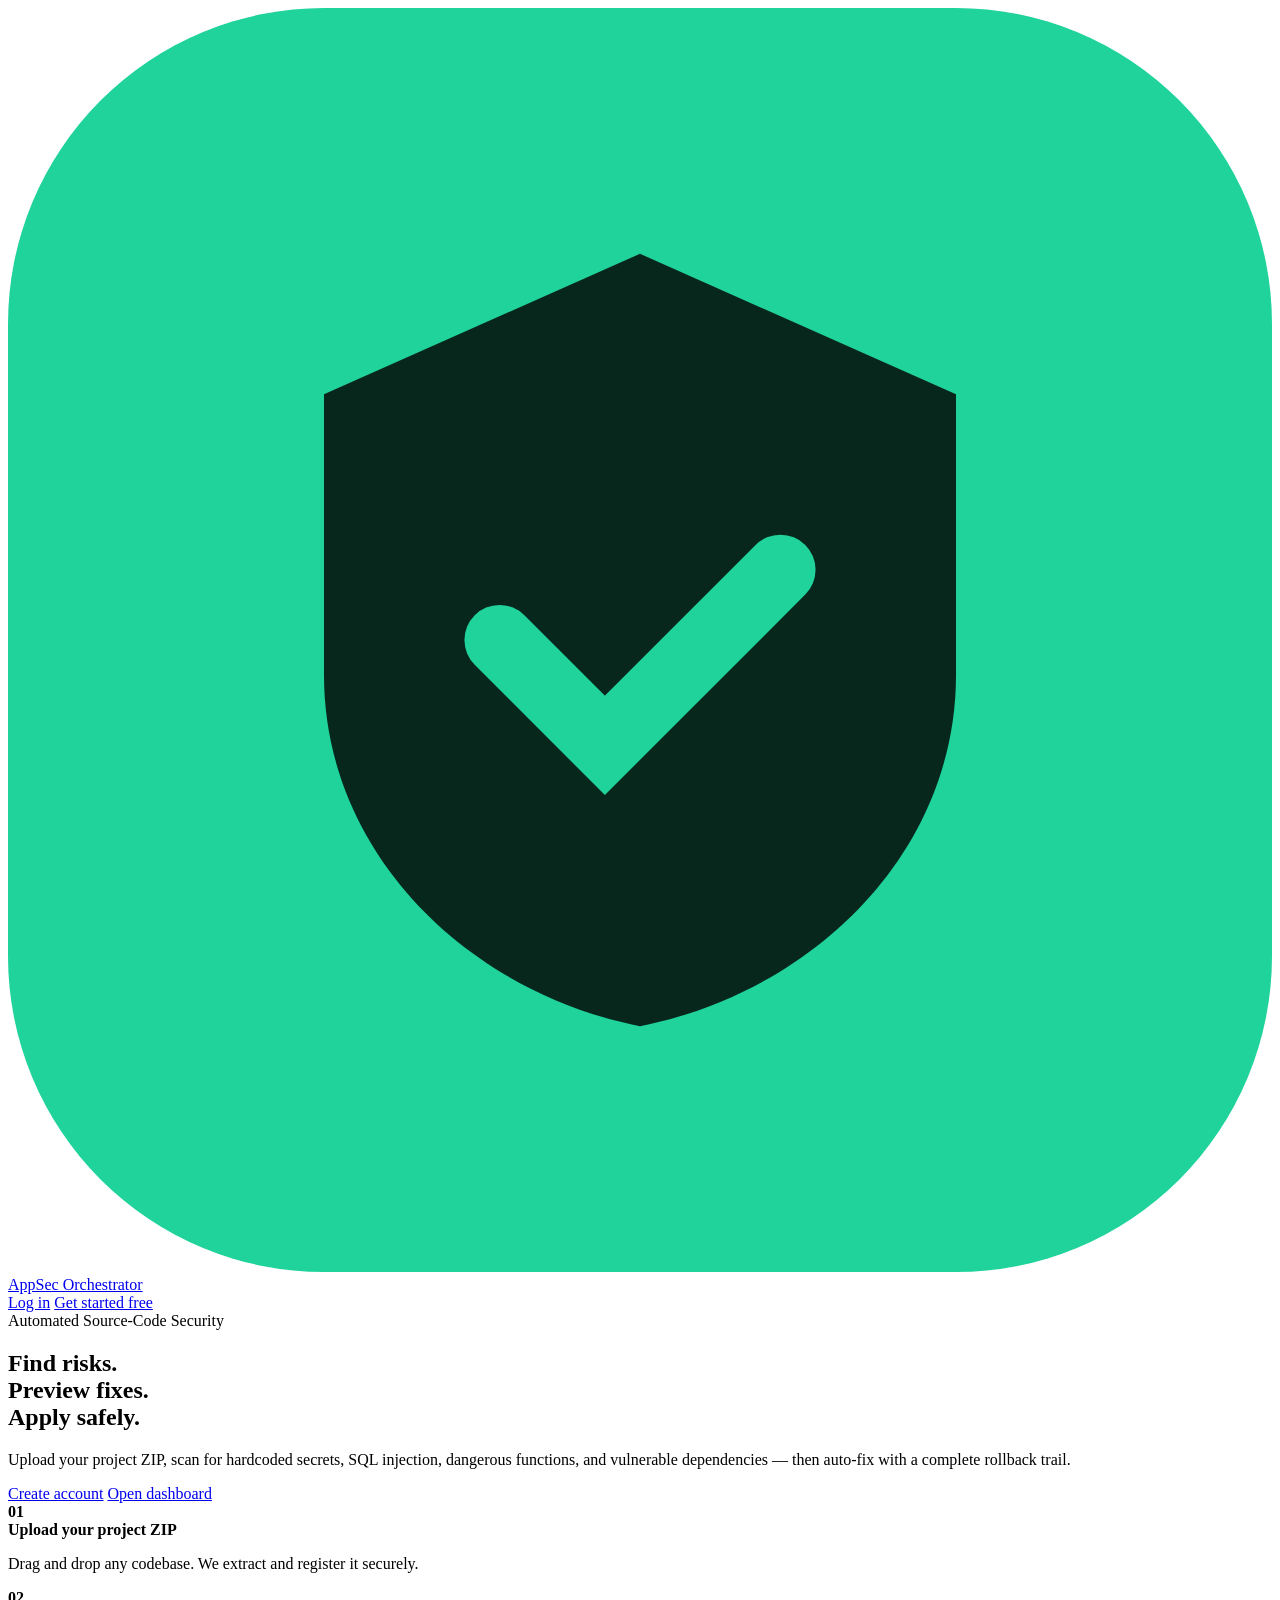
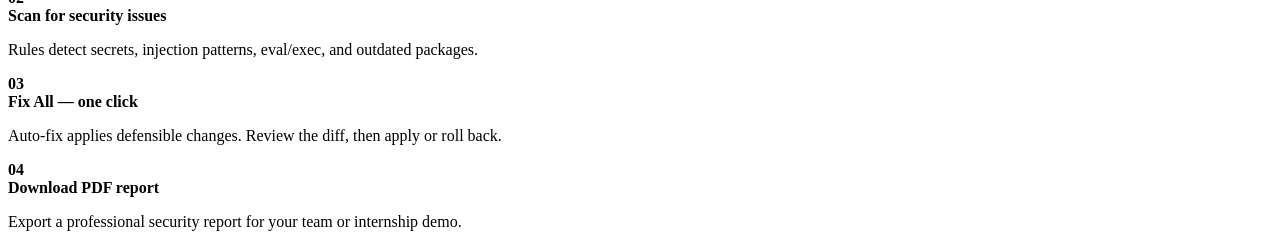
==== frontend/index.html @ 2557b360 "Intitial commit: AppSec Orchestrator" ====
<!doctype html>
<html lang="en">
<head>
  <meta charset="utf-8"><meta name="viewport" content="width=device-width, initial-scale=1">
  <title>AppSec Orchestrator | Automated Code Security</title>
  <link rel="stylesheet" href="/css/style.css">
</head>
<body>
  <main class="landing">
    <header class="topbar">
      <a class="brand" href="/">
        <svg viewBox="0 0 36 36" fill="none"><rect width="36" height="36" rx="9" fill="#20d39b"/><path d="M18 7l9 4v8c0 5-4 9-9 10-5-1-9-5-9-10v-8l9-4z" fill="#051510" opacity=".9"/><path d="M14 18l3 3 5-5" stroke="#20d39b" stroke-width="2" stroke-linecap="round"/></svg>
        <span>AppSec Orchestrator</span>
      </a>
      <nav class="nav-links">
        <a href="/login">Log in</a>
        <a class="button" href="/register">Get started free</a>
      </nav>
    </header>

    <section class="hero">
      <div>
        <div class="eyebrow">Automated Source-Code Security</div>
        <h1>Find risks.<br>Preview fixes.<br>Apply safely.</h1>
        <p>Upload your project ZIP, scan for hardcoded secrets, SQL injection, dangerous functions, and vulnerable dependencies — then auto-fix with a complete rollback trail.</p>
        <div class="actions">
          <a class="button" href="/register">Create account</a>
          <a class="button secondary" href="/login">Open dashboard</a>
        </div>
      </div>
      <div class="workflow">
        <div class="workflow-item">
          <strong>01</strong>
          <div><b>Upload your project ZIP</b><p>Drag and drop any codebase. We extract and register it securely.</p></div>
        </div>
        <div class="workflow-item">
          <strong>02</strong>
          <div><b>Scan for security issues</b><p>Rules detect secrets, injection patterns, eval/exec, and outdated packages.</p></div>
        </div>
        <div class="workflow-item">
          <strong>03</strong>
          <div><b>Fix All — one click</b><p>Auto-fix applies defensible changes. Review the diff, then apply or roll back.</p></div>
        </div>
        <div class="workflow-item">
          <strong>04</strong>
          <div><b>Download PDF report</b><p>Export a professional security report for your team or internship demo.</p></div>
        </div>
      </div>
    </section>
  </main>
</body>
</html>
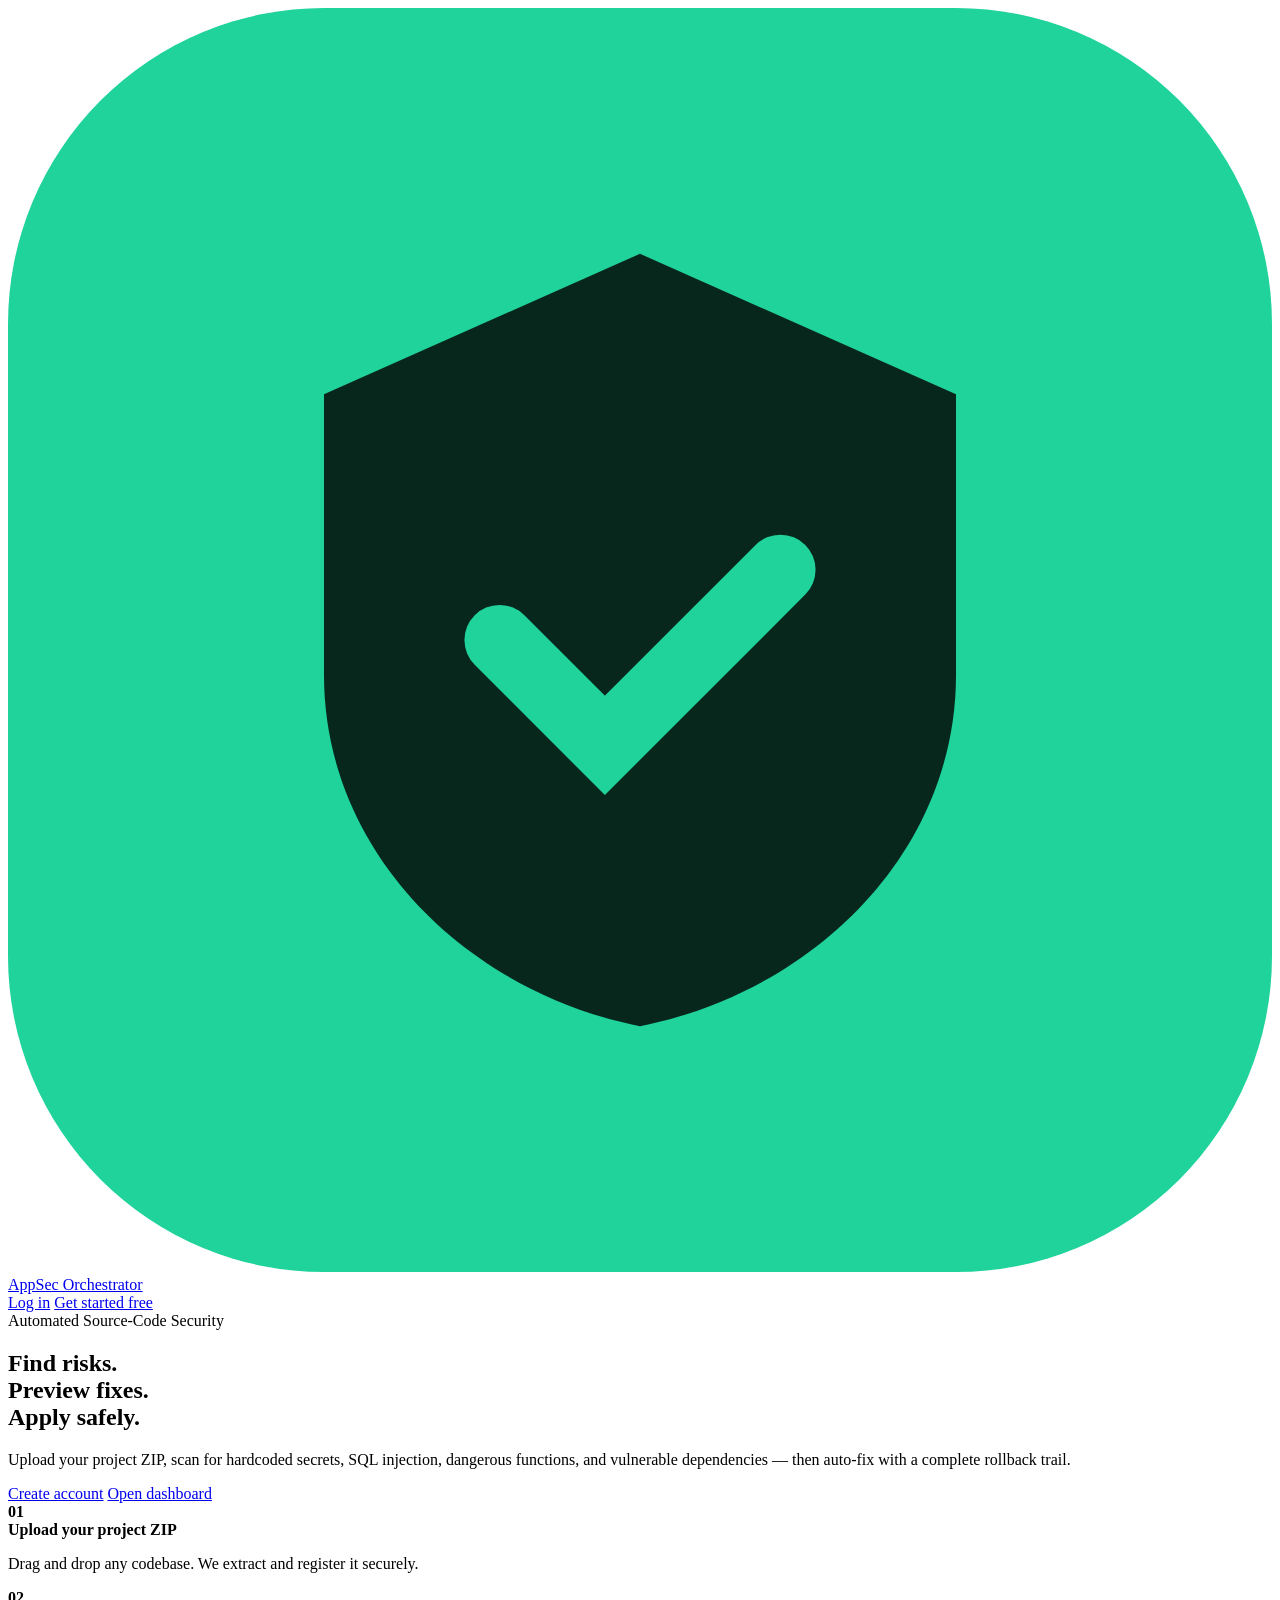
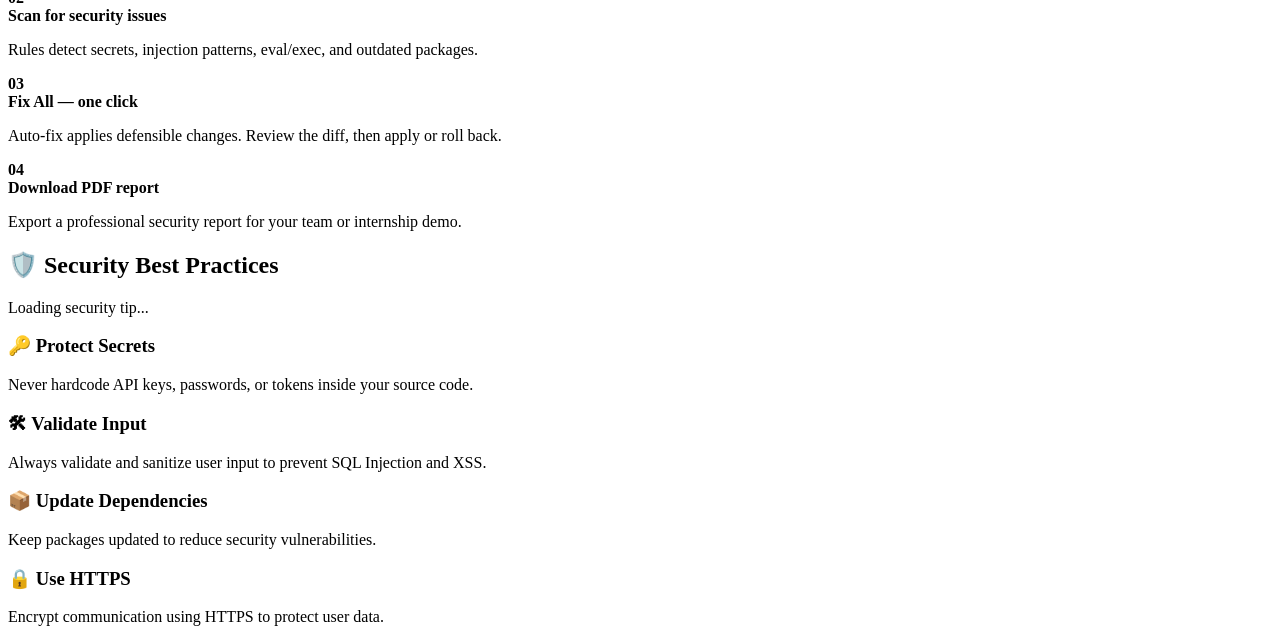
==== commit 85bf3fda: "Added Security Best Practices section and Back to Top button" ====
--- a/frontend/index.html
+++ b/frontend/index.html
@@ -47,6 +47,35 @@
         </div>
       </div>
     </section>
-  </main>
+    <section class="security-tips">
+  <h2>🛡️ Security Best Practices</h2>
+  <p class="tips-subtitle" id="dailyTip">
+  Loading security tip...
+</p>
+
+  <div class="tips-grid">
+    <div class="tip-card">
+      <h3>🔑 Protect Secrets</h3>
+      <p>Never hardcode API keys, passwords, or tokens inside your source code.</p>
+    </div>
+
+    <div class="tip-card">
+      <h3>🛠 Validate Input</h3>
+      <p>Always validate and sanitize user input to prevent SQL Injection and XSS.</p>
+    </div>
+
+    <div class="tip-card">
+      <h3>📦 Update Dependencies</h3>
+      <p>Keep packages updated to reduce security vulnerabilities.</p>
+    </div>
+
+    <div class="tip-card">
+      <h3>🔒 Use HTTPS</h3>
+      <p>Encrypt communication using HTTPS to protect user data.</p>
+    </div>
+  </div>
+</section>
+</main>
+<script src="/js/app.js"></script>
 </body>
 </html>
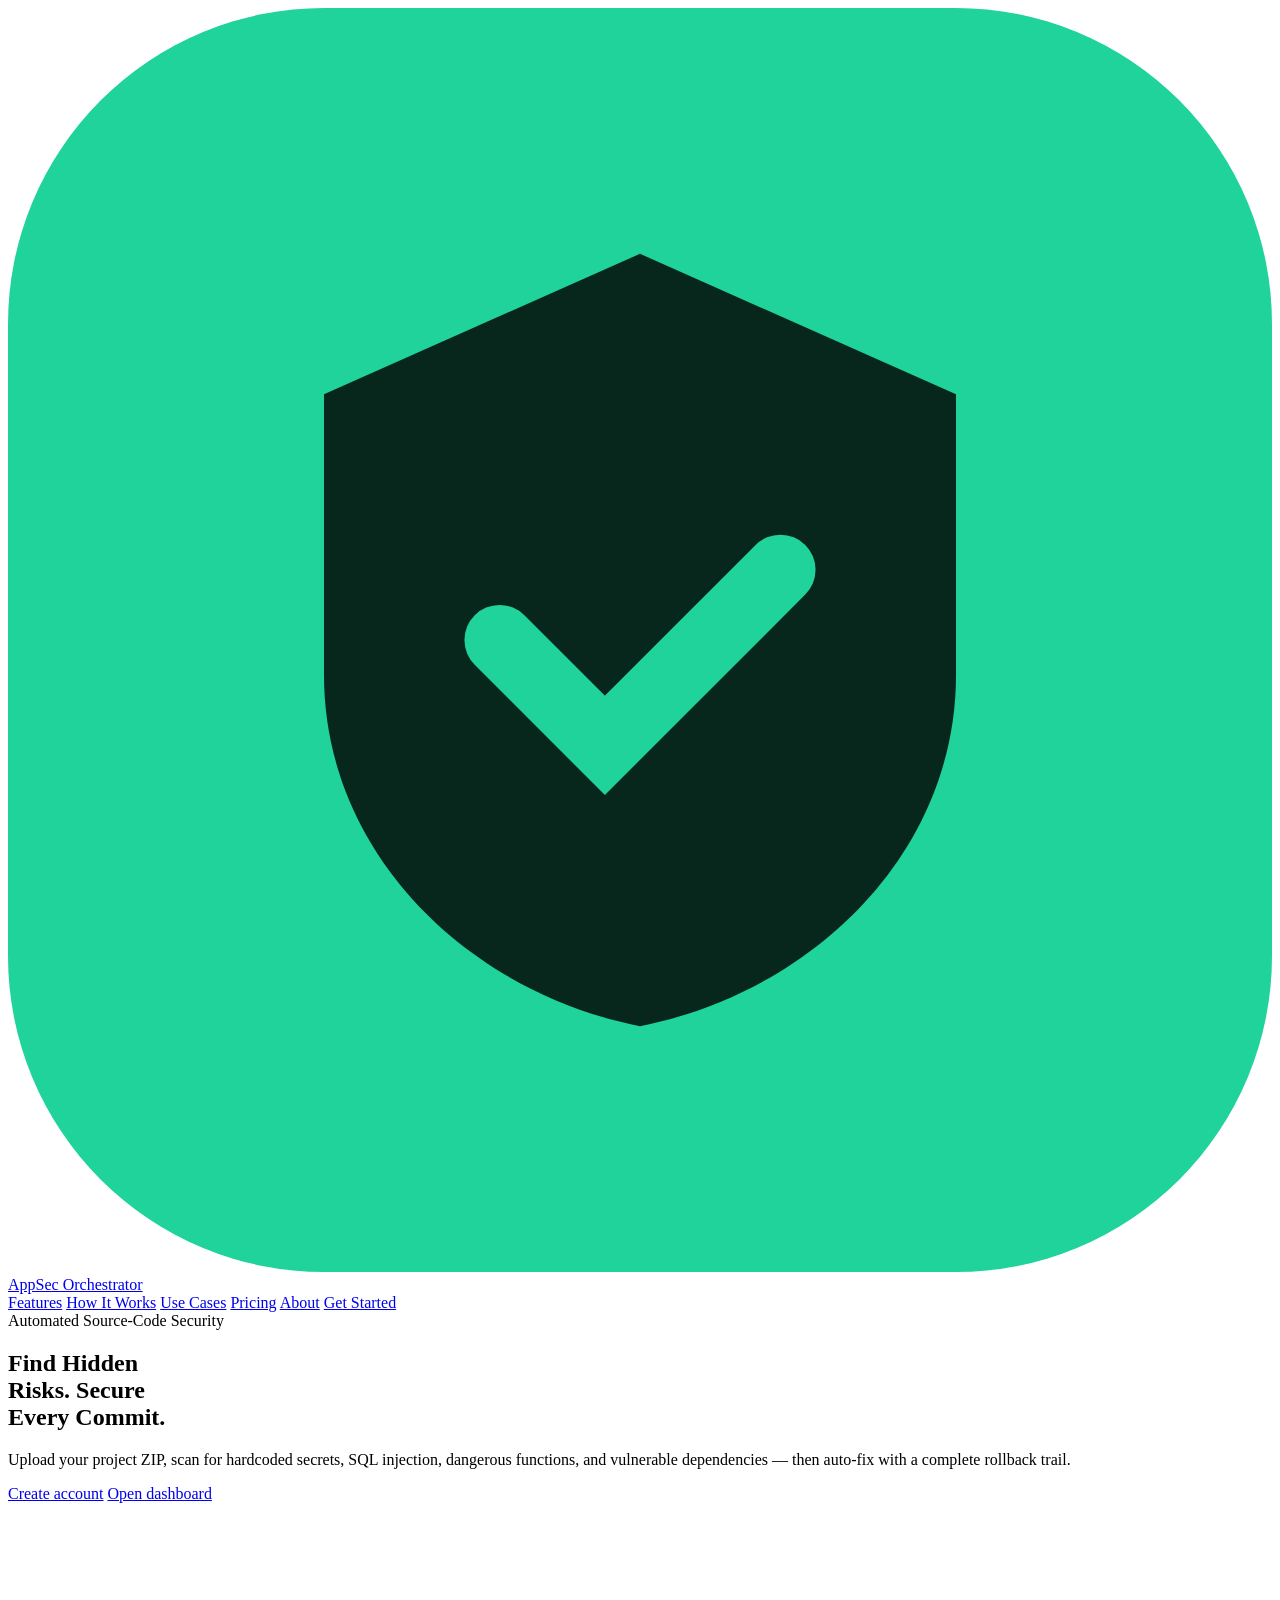
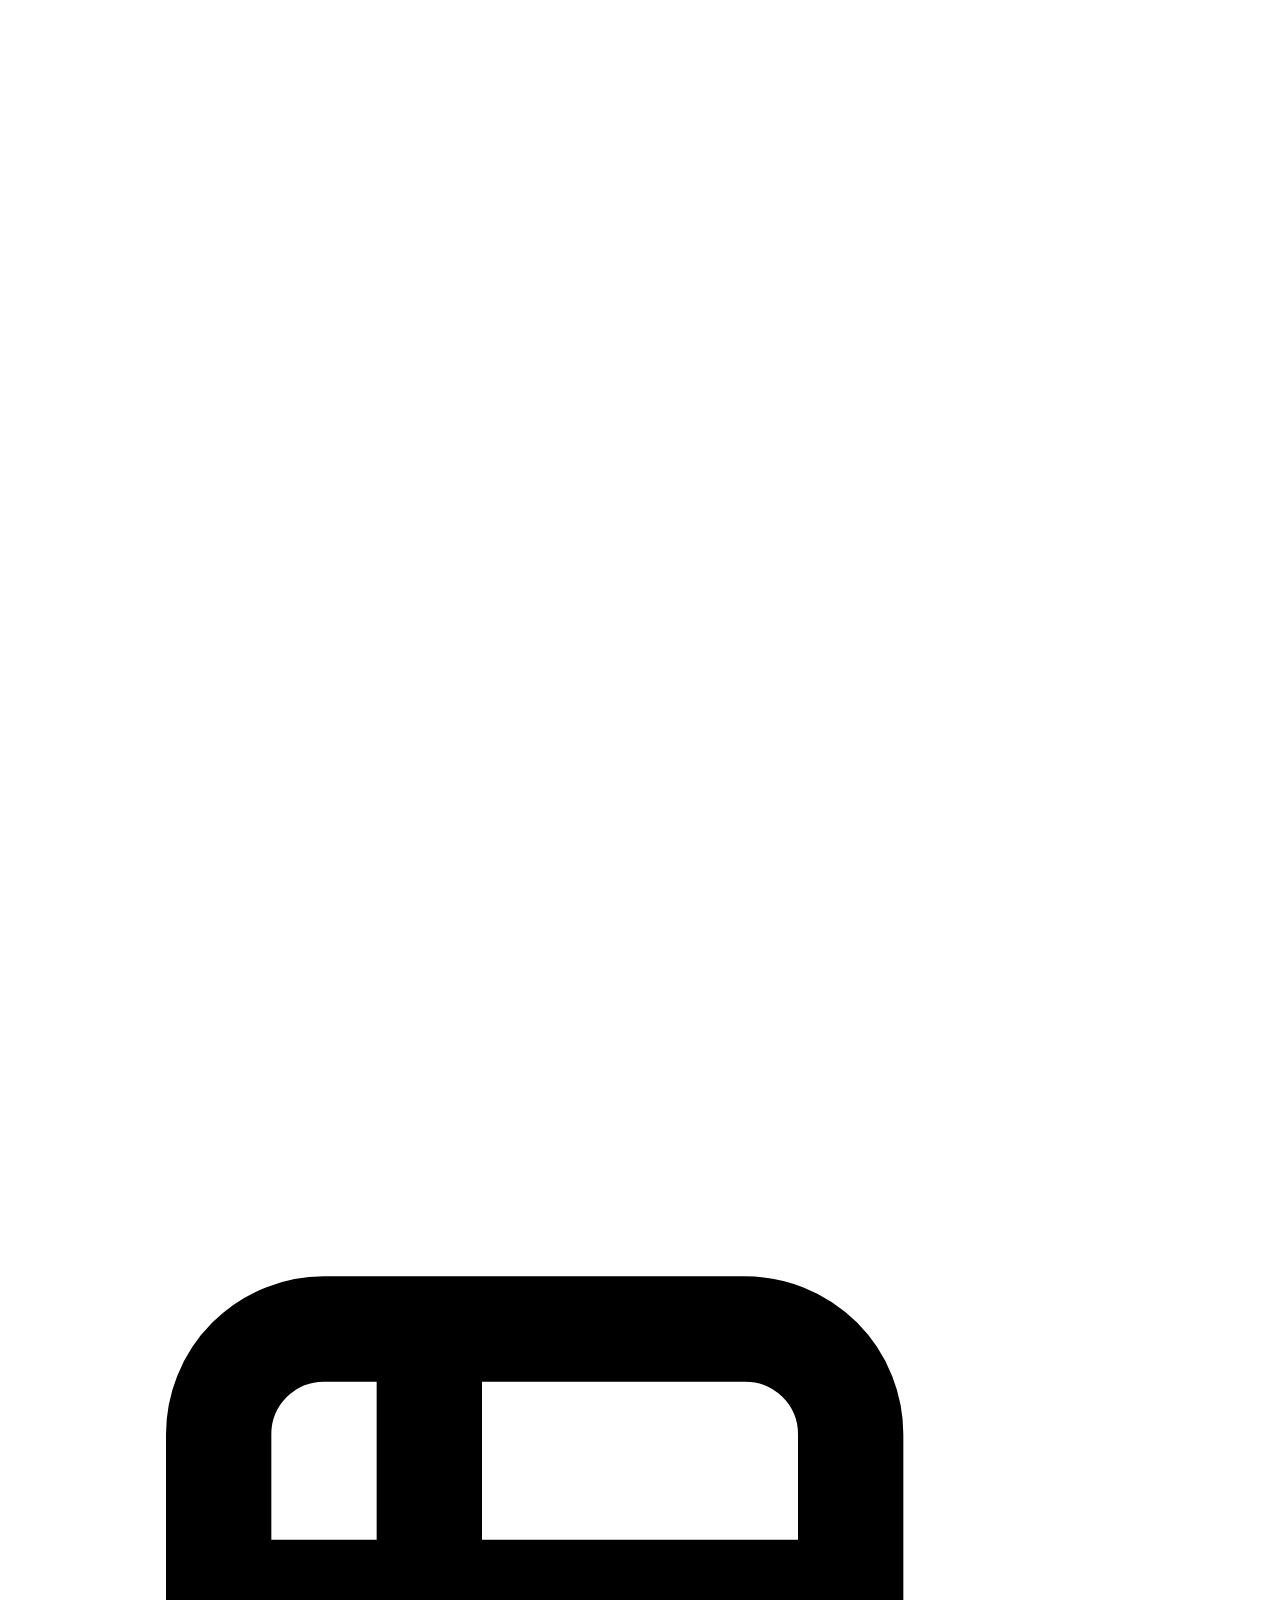
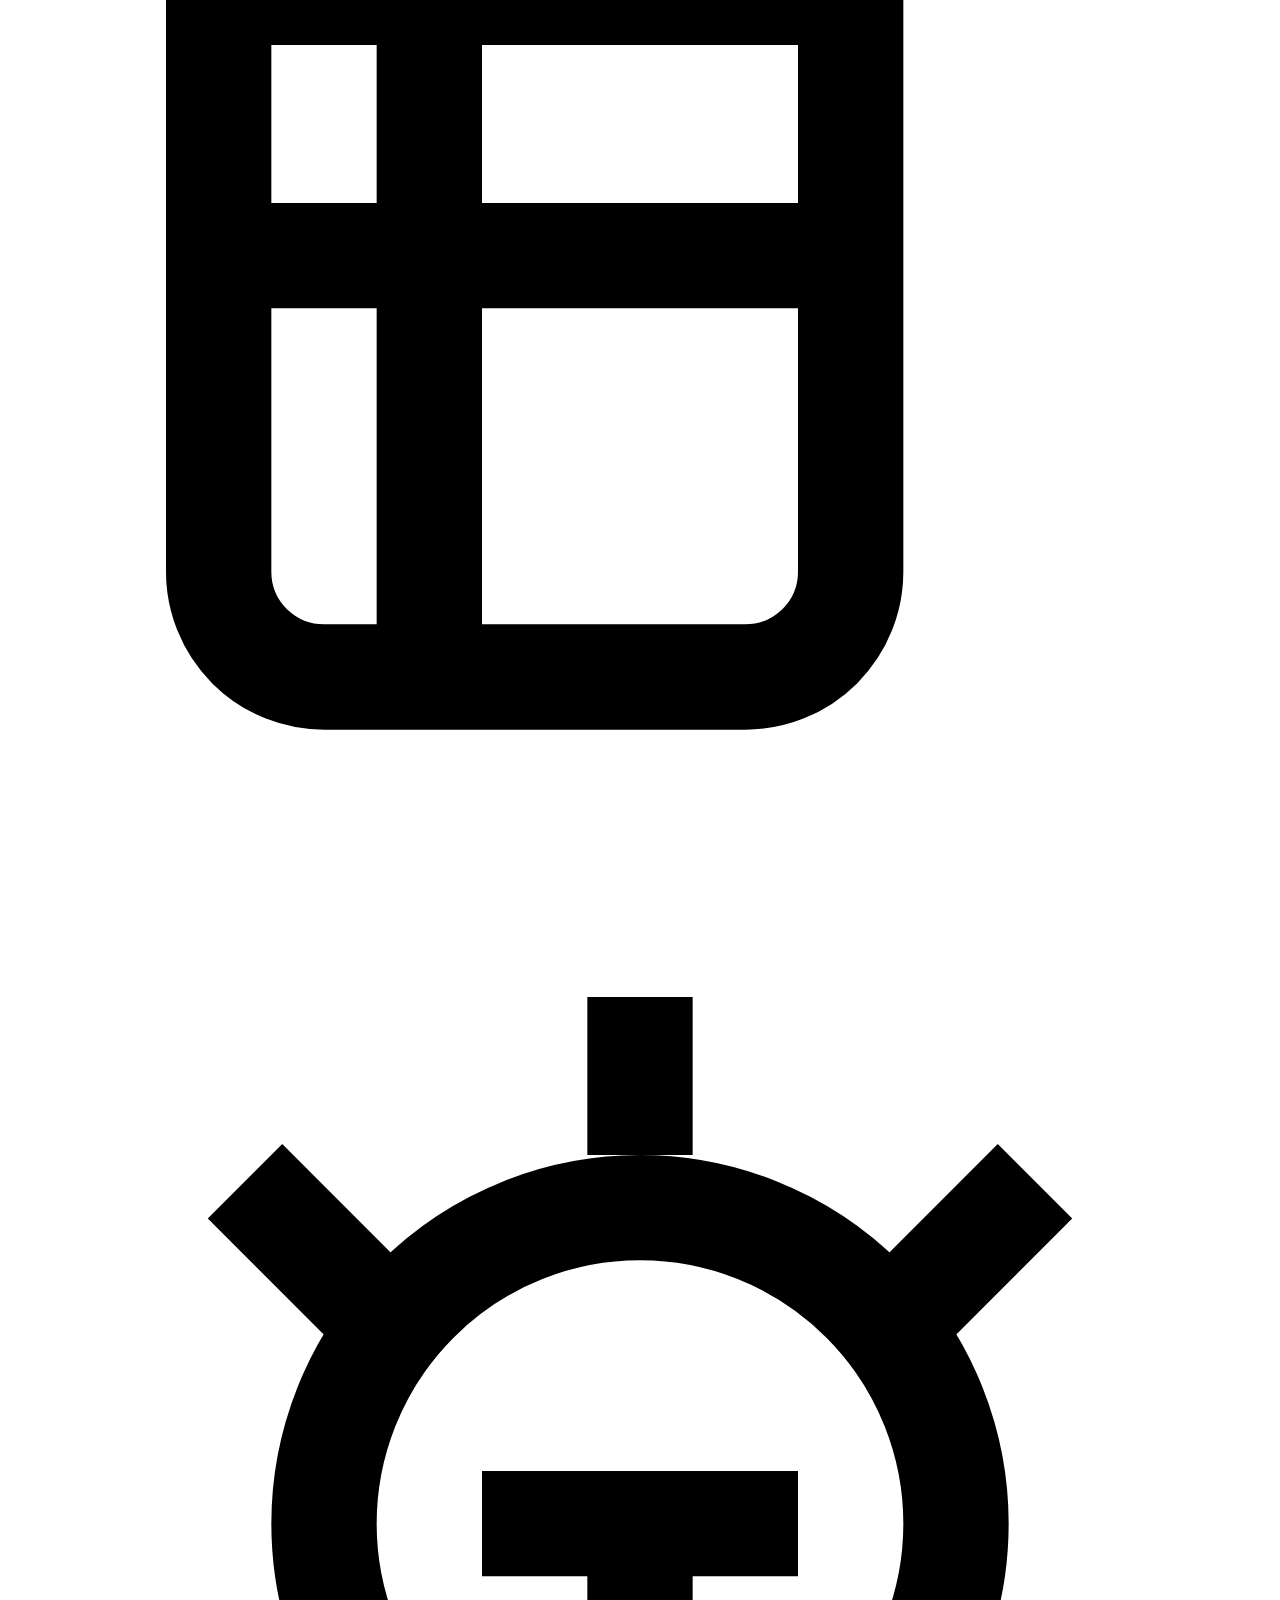
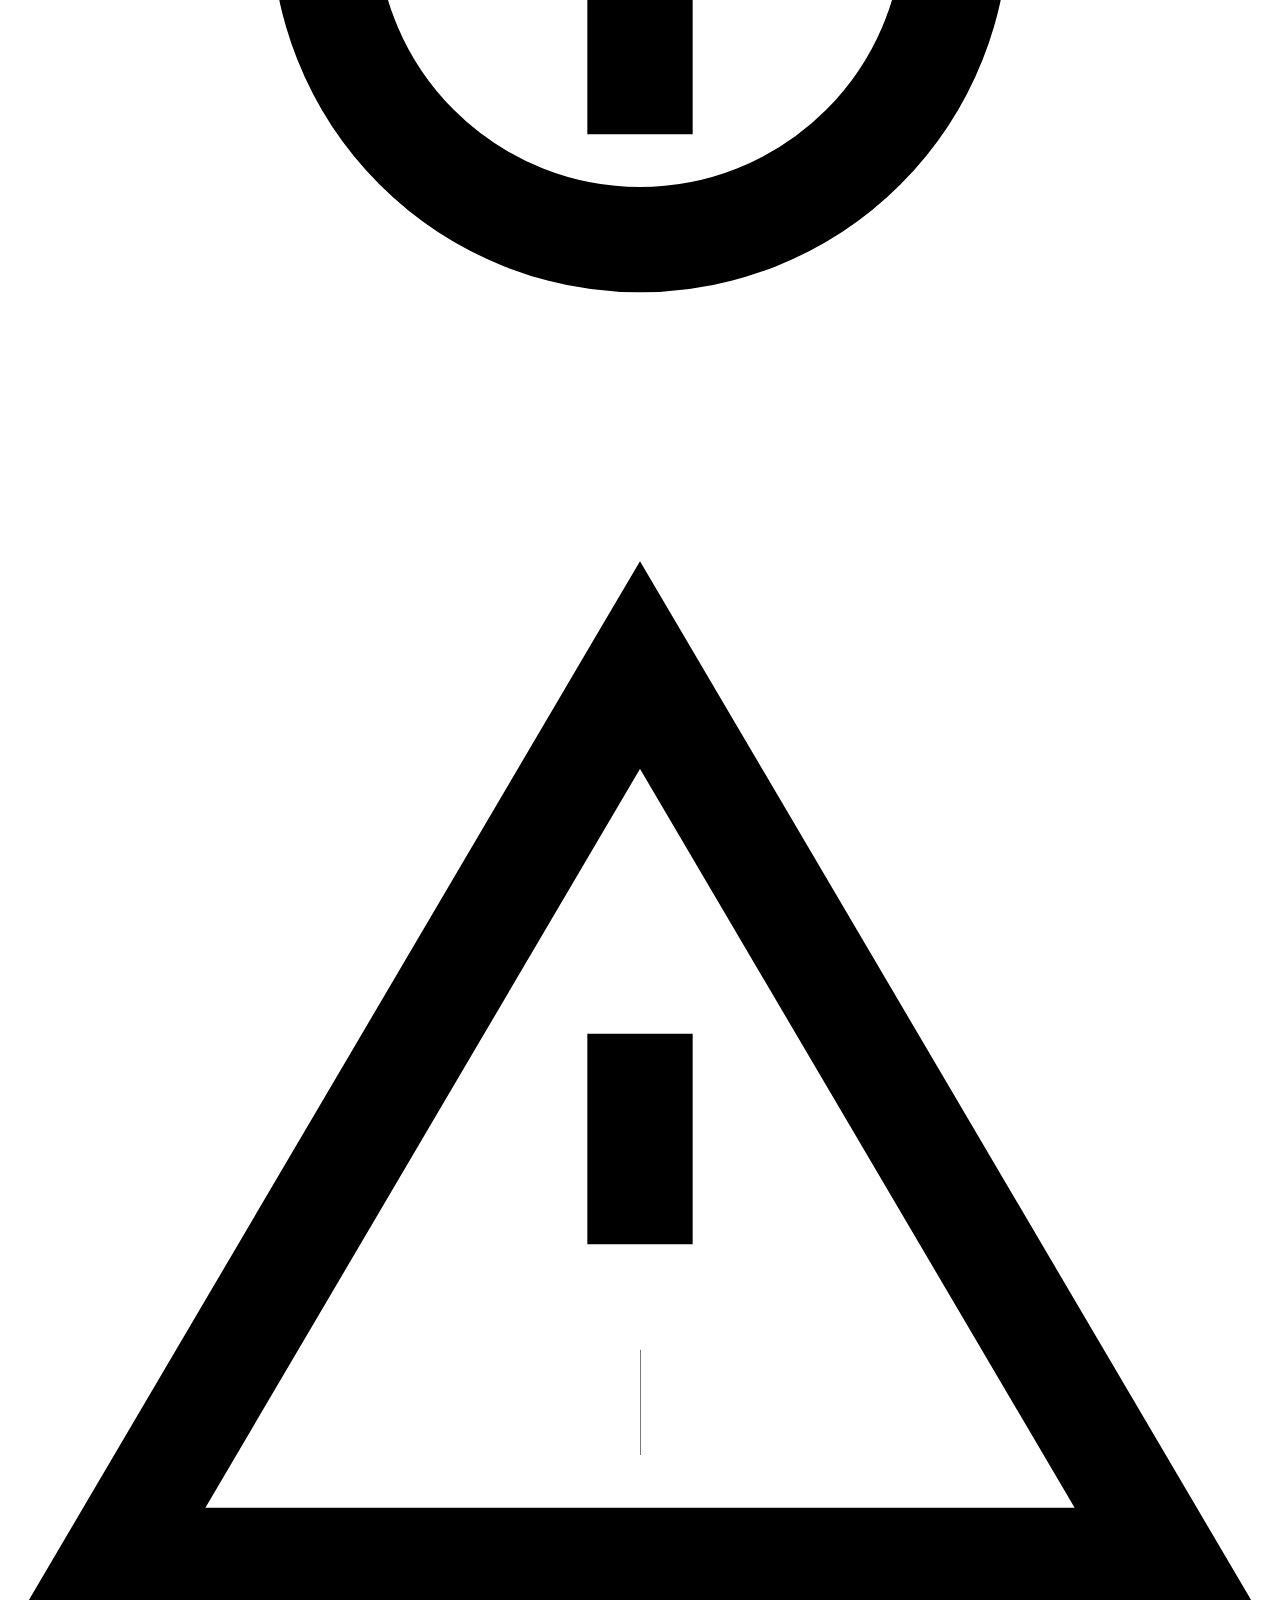
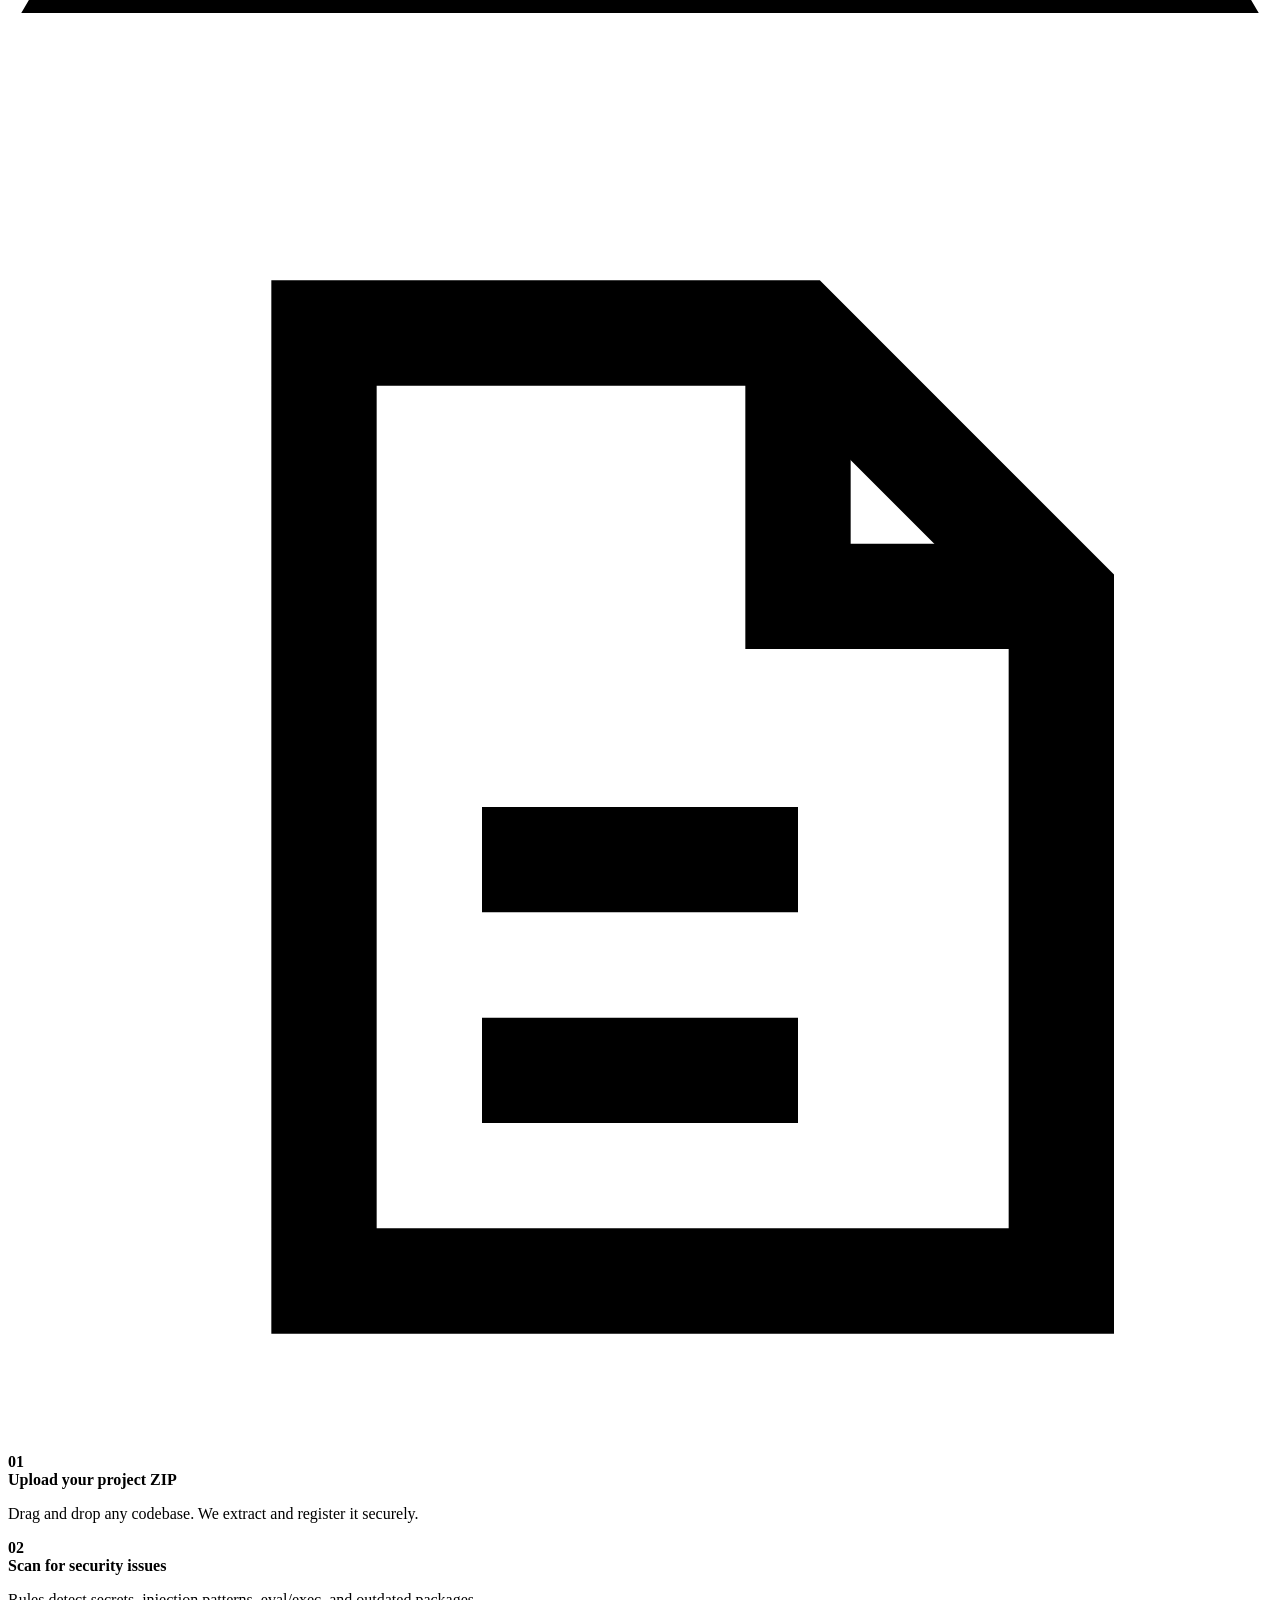
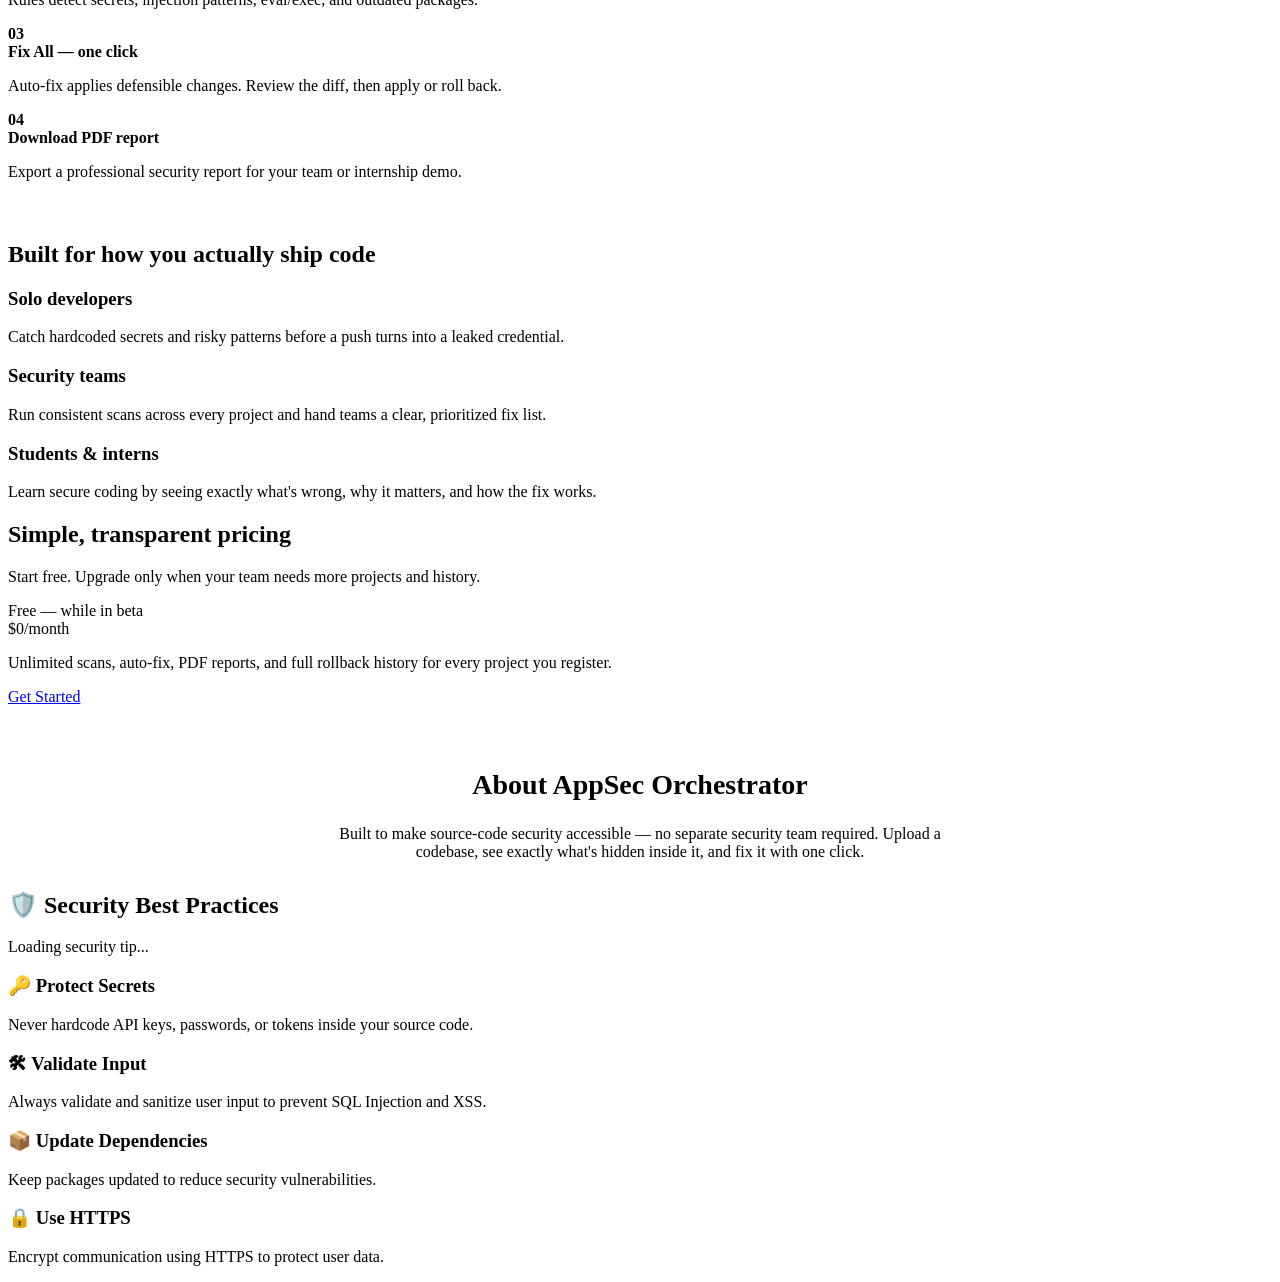
==== commit 2c2c0bc8: "feat(ui): landing page redesign and orange theme" ====
--- a/frontend/index.html
+++ b/frontend/index.html
@@ -13,39 +13,101 @@
         <span>AppSec Orchestrator</span>
       </a>
       <nav class="nav-links">
-        <a href="/login">Log in</a>
-        <a class="button" href="/register">Get started free</a>
+        <a href="#features">Features</a>
+        <a href="#how-it-works">How It Works</a>
+        <a href="#use-cases">Use Cases</a>
+        <a href="#pricing">Pricing</a>
+        <a href="#about">About</a>
+        <a class="button" href="/register">Get Started</a>
       </nav>
     </header>
 
-    <section class="hero">
+    <section class="hero" id="features">
       <div>
         <div class="eyebrow">Automated Source-Code Security</div>
-        <h1>Find risks.<br>Preview fixes.<br>Apply safely.</h1>
+        <h1>Find Hidden<br>Risks. <span style="color:var(--accent)">Secure</span><br>Every Commit.</h1>
         <p>Upload your project ZIP, scan for hardcoded secrets, SQL injection, dangerous functions, and vulnerable dependencies — then auto-fix with a complete rollback trail.</p>
         <div class="actions">
           <a class="button" href="/register">Create account</a>
           <a class="button secondary" href="/login">Open dashboard</a>
         </div>
       </div>
-      <div class="workflow">
-        <div class="workflow-item">
-          <strong>01</strong>
-          <div><b>Upload your project ZIP</b><p>Drag and drop any codebase. We extract and register it securely.</p></div>
-        </div>
-        <div class="workflow-item">
-          <strong>02</strong>
-          <div><b>Scan for security issues</b><p>Rules detect secrets, injection patterns, eval/exec, and outdated packages.</p></div>
-        </div>
-        <div class="workflow-item">
-          <strong>03</strong>
-          <div><b>Fix All — one click</b><p>Auto-fix applies defensible changes. Review the diff, then apply or roll back.</p></div>
-        </div>
-        <div class="workflow-item">
-          <strong>04</strong>
-          <div><b>Download PDF report</b><p>Export a professional security report for your team or internship demo.</p></div>
+      <div class="hero-visual">
+        <div class="hero-glow">
+          <svg class="shield" viewBox="0 0 96 96" fill="none" xmlns="http://www.w3.org/2000/svg">
+            <path d="M48 8l32 12v22c0 22-14 36-32 40-18-4-32-18-32-40V20l32-12z" stroke="var(--accent)" stroke-width="3"/>
+            <path d="M34 47l10 10 18-18" stroke="var(--accent)" stroke-width="4" stroke-linecap="round" stroke-linejoin="round"/>
+          </svg>
+          <div class="hero-icon i1" title="Dependency scanning">
+            <svg viewBox="0 0 24 24" fill="none" stroke="currentColor" stroke-width="2"><rect x="4" y="3" width="12" height="18" rx="2"/><path d="M8 3v18M4 8h12M4 13h12"/></svg>
+          </div>
+          <div class="hero-icon i2" title="Malicious code detection">
+            <svg viewBox="0 0 24 24" fill="none" stroke="currentColor" stroke-width="2"><circle cx="12" cy="13" r="6"/><path d="M12 3v3M4.5 6.5 7 9M19.5 6.5 17 9M9 13h6M12 13v4"/></svg>
+          </div>
+          <div class="hero-icon i3" title="Risk alerts">
+            <svg viewBox="0 0 24 24" fill="none" stroke="currentColor" stroke-width="2"><path d="M12 3 2 20h20L12 3z"/><path d="M12 10v4M12 17h.01"/></svg>
+          </div>
+          <div class="hero-icon i4" title="Reports & audit trail">
+            <svg viewBox="0 0 24 24" fill="none" stroke="currentColor" stroke-width="2"><path d="M6 3h9l5 5v13H6z"/><path d="M15 3v5h5M9 13h6M9 17h6"/></svg>
+          </div>
         </div>
       </div>
+    </section>
+
+    <section class="workflow" id="how-it-works" style="margin: 10px 0 60px">
+      <div class="workflow-item">
+        <strong>01</strong>
+        <div><b>Upload your project ZIP</b><p>Drag and drop any codebase. We extract and register it securely.</p></div>
+      </div>
+      <div class="workflow-item">
+        <strong>02</strong>
+        <div><b>Scan for security issues</b><p>Rules detect secrets, injection patterns, eval/exec, and outdated packages.</p></div>
+      </div>
+      <div class="workflow-item">
+        <strong>03</strong>
+        <div><b>Fix All — one click</b><p>Auto-fix applies defensible changes. Review the diff, then apply or roll back.</p></div>
+      </div>
+      <div class="workflow-item">
+        <strong>04</strong>
+        <div><b>Download PDF report</b><p>Export a professional security report for your team or internship demo.</p></div>
+      </div>
+    </section>
+
+    <section class="use-cases" id="use-cases">
+      <h2>Built for how you actually ship code</h2>
+      <div class="tips-grid">
+        <div class="tip-card">
+          <h3>Solo developers</h3>
+          <p>Catch hardcoded secrets and risky patterns before a push turns into a leaked credential.</p>
+        </div>
+        <div class="tip-card">
+          <h3>Security teams</h3>
+          <p>Run consistent scans across every project and hand teams a clear, prioritized fix list.</p>
+        </div>
+        <div class="tip-card">
+          <h3>Students & interns</h3>
+          <p>Learn secure coding by seeing exactly what's wrong, why it matters, and how the fix works.</p>
+        </div>
+      </div>
+    </section>
+
+    <section class="pricing" id="pricing">
+      <h2>Simple, transparent pricing</h2>
+      <p class="tips-subtitle">Start free. Upgrade only when your team needs more projects and history.</p>
+      <div class="pricing-card">
+        <div class="eyebrow">Free — while in beta</div>
+        <div class="pricing-amount">$0<span>/month</span></div>
+        <p>Unlimited scans, auto-fix, PDF reports, and full rollback history for every project you register.</p>
+        <a class="button full" href="/register">Get Started</a>
+      </div>
+    </section>
+
+    <section id="about" style="padding: 40px 0 10px">
+      <h2 style="text-align:center;font-size:28px;color:var(--accent)">About AppSec Orchestrator</h2>
+      <p style="text-align:center;color:var(--muted);max-width:640px;margin:12px auto 0">
+        Built to make source-code security accessible — no separate security team required.
+        Upload a codebase, see exactly what's hidden inside it, and fix it with one click.
+      </p>
     </section>
     <section class="security-tips">
   <h2>🛡️ Security Best Practices</h2>
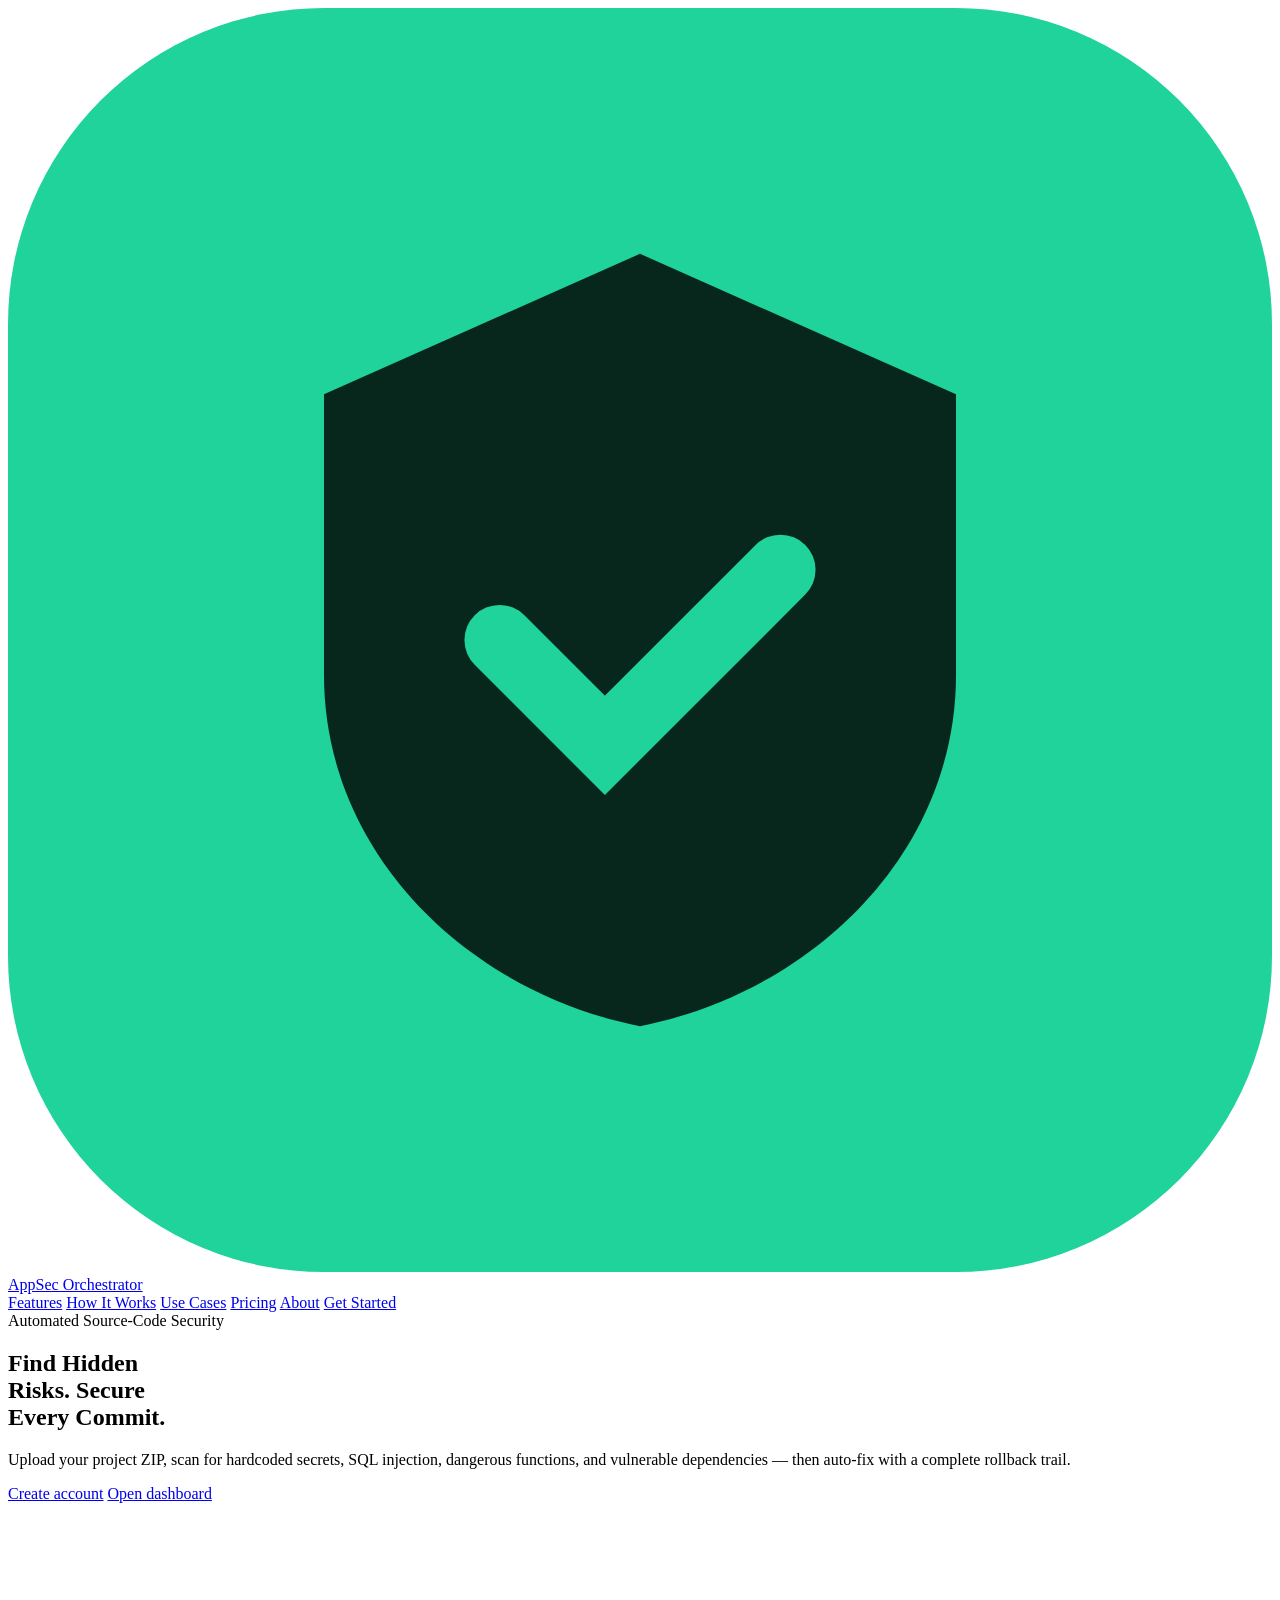
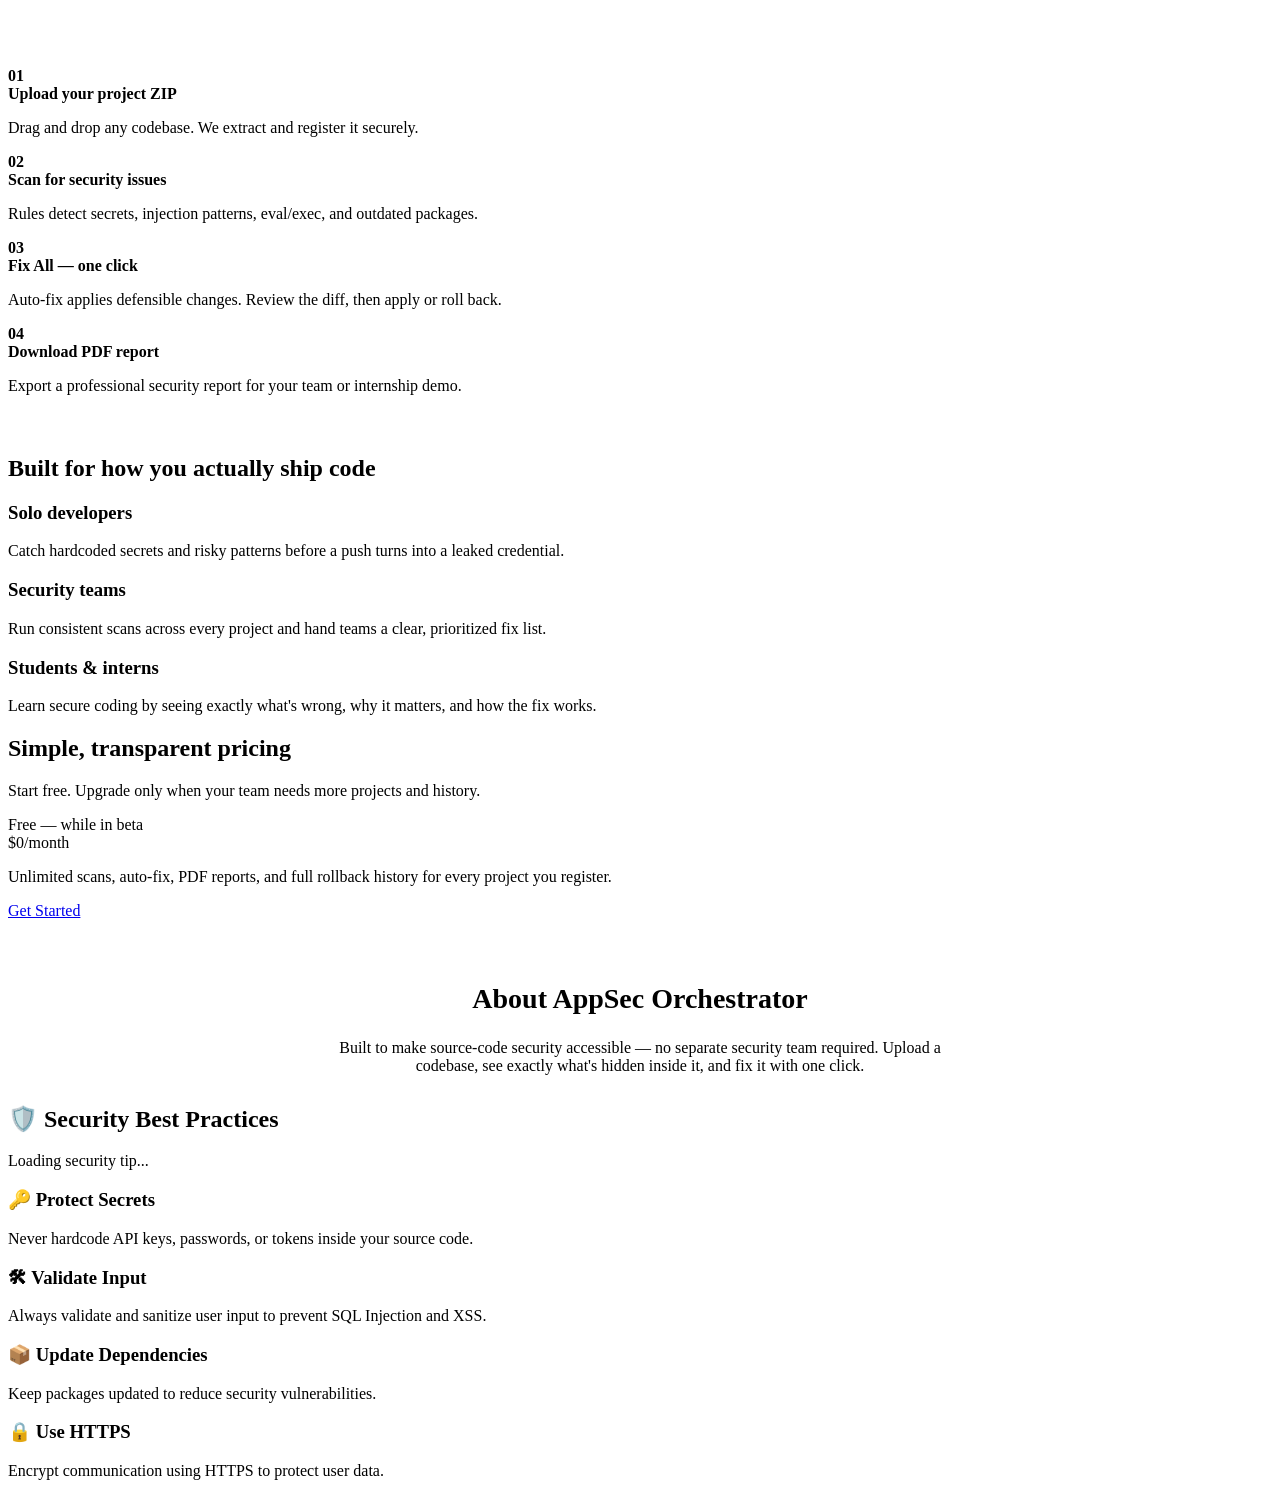
==== commit f3499767: "feat(landing): interactive point-field hero visual Replace the static shield/icon hero art with an a" ====
--- a/frontend/index.html
+++ b/frontend/index.html
@@ -33,24 +33,7 @@
         </div>
       </div>
       <div class="hero-visual">
-        <div class="hero-glow">
-          <svg class="shield" viewBox="0 0 96 96" fill="none" xmlns="http://www.w3.org/2000/svg">
-            <path d="M48 8l32 12v22c0 22-14 36-32 40-18-4-32-18-32-40V20l32-12z" stroke="var(--accent)" stroke-width="3"/>
-            <path d="M34 47l10 10 18-18" stroke="var(--accent)" stroke-width="4" stroke-linecap="round" stroke-linejoin="round"/>
-          </svg>
-          <div class="hero-icon i1" title="Dependency scanning">
-            <svg viewBox="0 0 24 24" fill="none" stroke="currentColor" stroke-width="2"><rect x="4" y="3" width="12" height="18" rx="2"/><path d="M8 3v18M4 8h12M4 13h12"/></svg>
-          </div>
-          <div class="hero-icon i2" title="Malicious code detection">
-            <svg viewBox="0 0 24 24" fill="none" stroke="currentColor" stroke-width="2"><circle cx="12" cy="13" r="6"/><path d="M12 3v3M4.5 6.5 7 9M19.5 6.5 17 9M9 13h6M12 13v4"/></svg>
-          </div>
-          <div class="hero-icon i3" title="Risk alerts">
-            <svg viewBox="0 0 24 24" fill="none" stroke="currentColor" stroke-width="2"><path d="M12 3 2 20h20L12 3z"/><path d="M12 10v4M12 17h.01"/></svg>
-          </div>
-          <div class="hero-icon i4" title="Reports & audit trail">
-            <svg viewBox="0 0 24 24" fill="none" stroke="currentColor" stroke-width="2"><path d="M6 3h9l5 5v13H6z"/><path d="M15 3v5h5M9 13h6M9 17h6"/></svg>
-          </div>
-        </div>
+        <canvas id="heroField" aria-hidden="true"></canvas>
       </div>
     </section>
 
@@ -139,5 +122,6 @@
 </section>
 </main>
 <script src="/js/app.js"></script>
+<script src="/js/hero-field.js"></script>
 </body>
 </html>
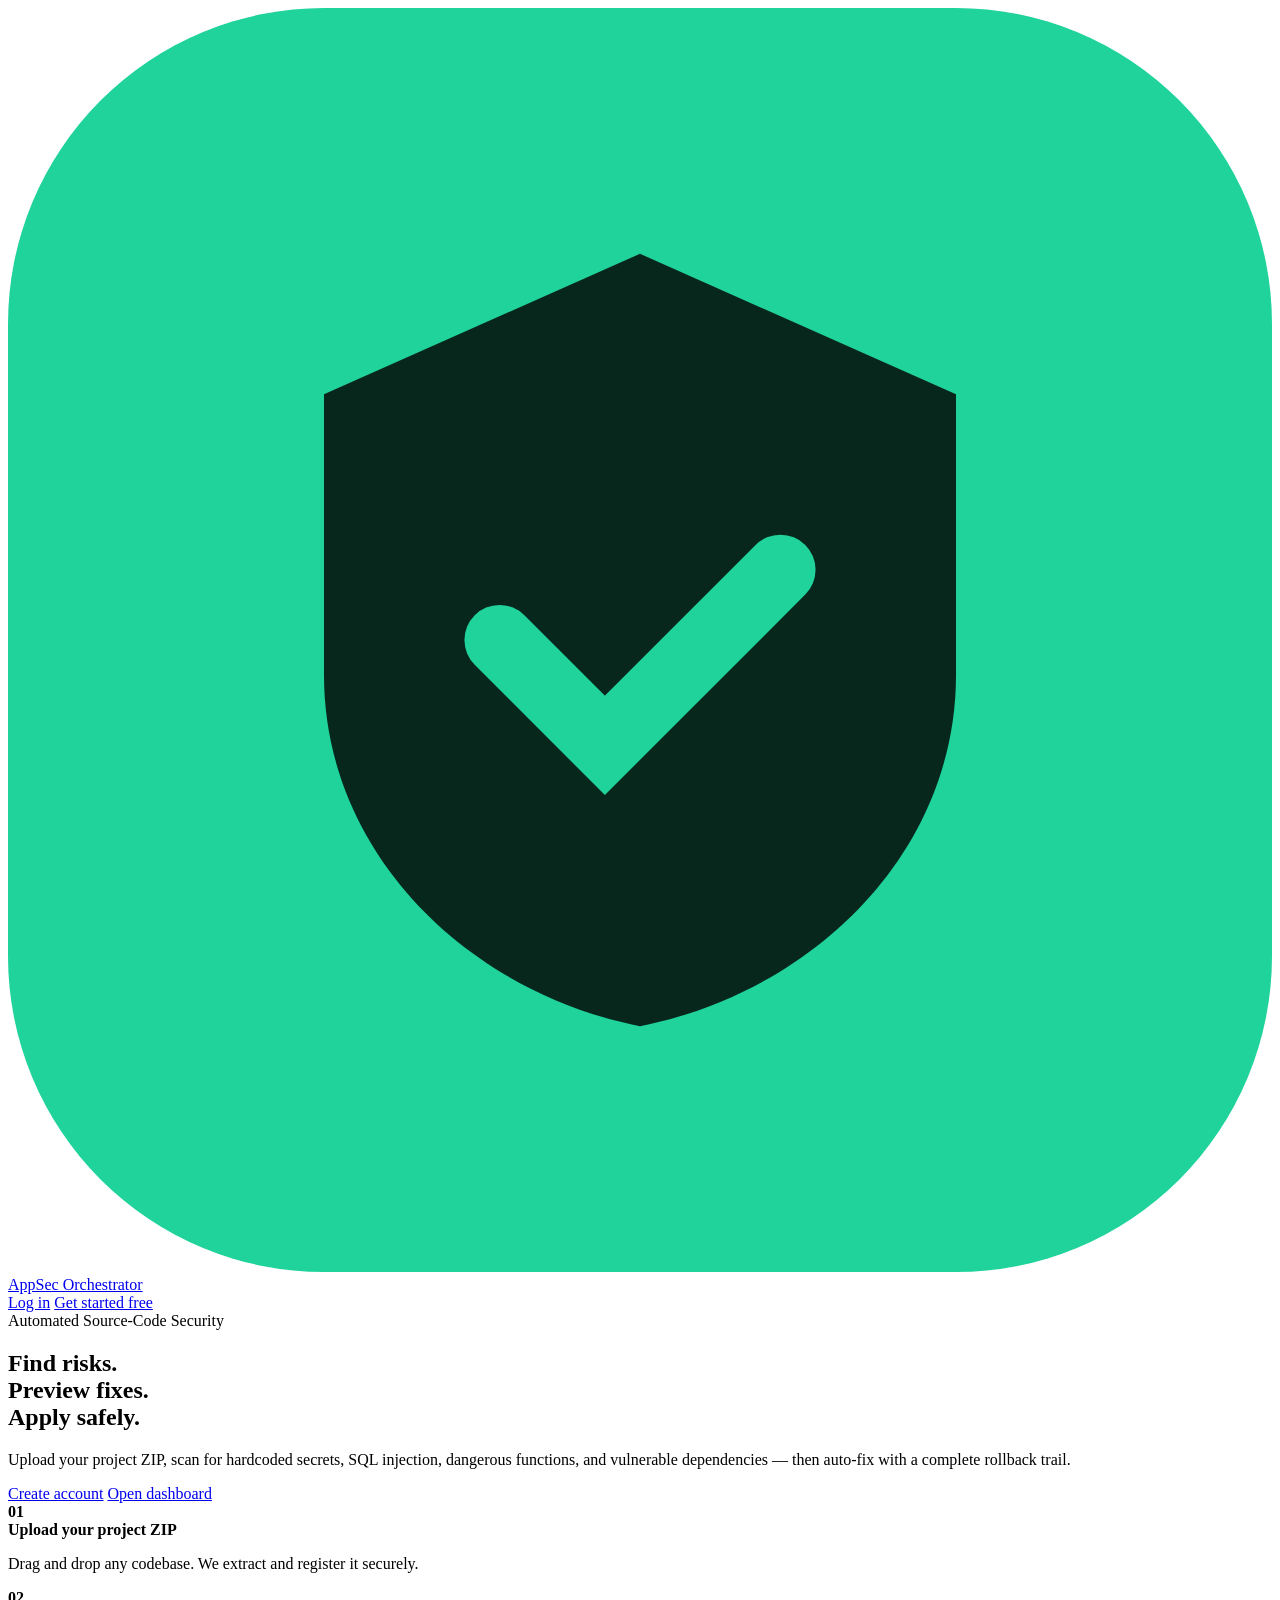
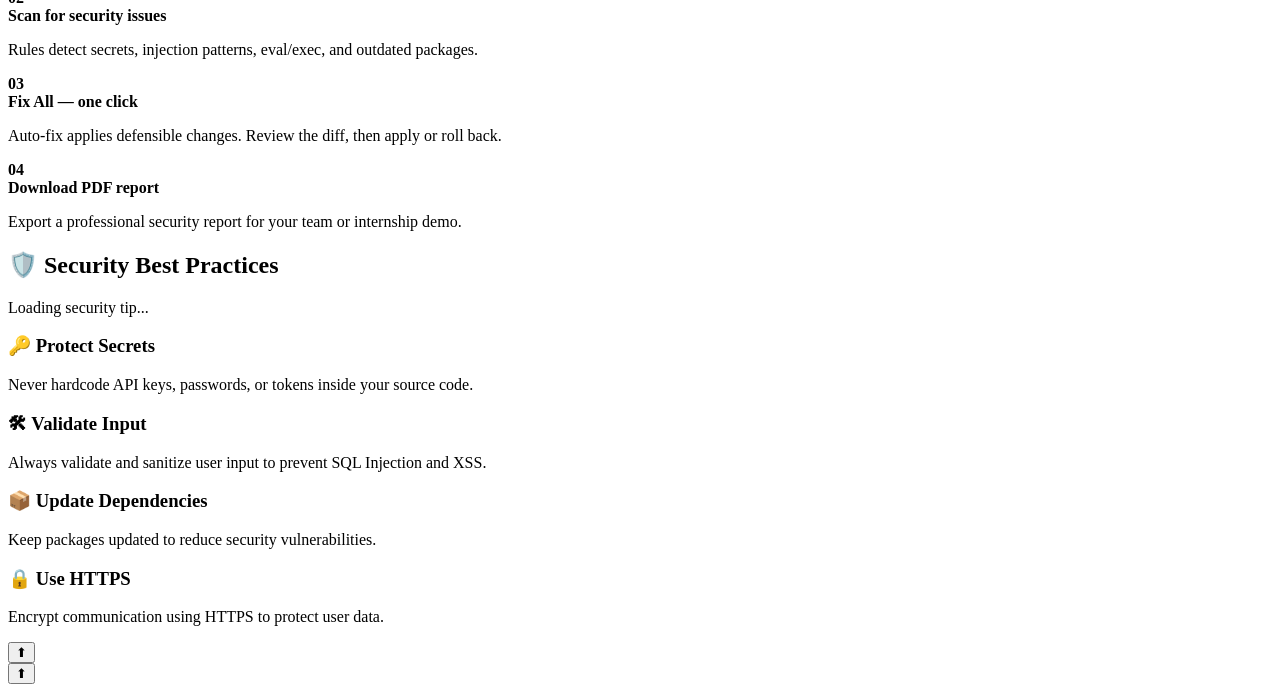
==== commit c9f015df: "Add new AppSite frontend features" ====
--- a/frontend/index.html
+++ b/frontend/index.html
@@ -13,84 +13,39 @@
         <span>AppSec Orchestrator</span>
       </a>
       <nav class="nav-links">
-        <a href="#features">Features</a>
-        <a href="#how-it-works">How It Works</a>
-        <a href="#use-cases">Use Cases</a>
-        <a href="#pricing">Pricing</a>
-        <a href="#about">About</a>
-        <a class="button" href="/register">Get Started</a>
+        <a href="/login">Log in</a>
+        <a class="button" href="/register">Get started free</a>
       </nav>
     </header>
 
-    <section class="hero" id="features">
+    <section class="hero">
       <div>
         <div class="eyebrow">Automated Source-Code Security</div>
-        <h1>Find Hidden<br>Risks. <span style="color:var(--accent)">Secure</span><br>Every Commit.</h1>
+        <h1>Find risks.<br>Preview fixes.<br>Apply safely.</h1>
         <p>Upload your project ZIP, scan for hardcoded secrets, SQL injection, dangerous functions, and vulnerable dependencies — then auto-fix with a complete rollback trail.</p>
         <div class="actions">
           <a class="button" href="/register">Create account</a>
           <a class="button secondary" href="/login">Open dashboard</a>
         </div>
       </div>
-      <div class="hero-visual">
-        <canvas id="heroField" aria-hidden="true"></canvas>
-      </div>
-    </section>
-
-    <section class="workflow" id="how-it-works" style="margin: 10px 0 60px">
-      <div class="workflow-item">
-        <strong>01</strong>
-        <div><b>Upload your project ZIP</b><p>Drag and drop any codebase. We extract and register it securely.</p></div>
-      </div>
-      <div class="workflow-item">
-        <strong>02</strong>
-        <div><b>Scan for security issues</b><p>Rules detect secrets, injection patterns, eval/exec, and outdated packages.</p></div>
-      </div>
-      <div class="workflow-item">
-        <strong>03</strong>
-        <div><b>Fix All — one click</b><p>Auto-fix applies defensible changes. Review the diff, then apply or roll back.</p></div>
-      </div>
-      <div class="workflow-item">
-        <strong>04</strong>
-        <div><b>Download PDF report</b><p>Export a professional security report for your team or internship demo.</p></div>
-      </div>
-    </section>
-
-    <section class="use-cases" id="use-cases">
-      <h2>Built for how you actually ship code</h2>
-      <div class="tips-grid">
-        <div class="tip-card">
-          <h3>Solo developers</h3>
-          <p>Catch hardcoded secrets and risky patterns before a push turns into a leaked credential.</p>
+      <div class="workflow">
+        <div class="workflow-item">
+          <strong>01</strong>
+          <div><b>Upload your project ZIP</b><p>Drag and drop any codebase. We extract and register it securely.</p></div>
         </div>
-        <div class="tip-card">
-          <h3>Security teams</h3>
-          <p>Run consistent scans across every project and hand teams a clear, prioritized fix list.</p>
+        <div class="workflow-item">
+          <strong>02</strong>
+          <div><b>Scan for security issues</b><p>Rules detect secrets, injection patterns, eval/exec, and outdated packages.</p></div>
         </div>
-        <div class="tip-card">
-          <h3>Students & interns</h3>
-          <p>Learn secure coding by seeing exactly what's wrong, why it matters, and how the fix works.</p>
+        <div class="workflow-item">
+          <strong>03</strong>
+          <div><b>Fix All — one click</b><p>Auto-fix applies defensible changes. Review the diff, then apply or roll back.</p></div>
+        </div>
+        <div class="workflow-item">
+          <strong>04</strong>
+          <div><b>Download PDF report</b><p>Export a professional security report for your team or internship demo.</p></div>
         </div>
       </div>
-    </section>
-
-    <section class="pricing" id="pricing">
-      <h2>Simple, transparent pricing</h2>
-      <p class="tips-subtitle">Start free. Upgrade only when your team needs more projects and history.</p>
-      <div class="pricing-card">
-        <div class="eyebrow">Free — while in beta</div>
-        <div class="pricing-amount">$0<span>/month</span></div>
-        <p>Unlimited scans, auto-fix, PDF reports, and full rollback history for every project you register.</p>
-        <a class="button full" href="/register">Get Started</a>
-      </div>
-    </section>
-
-    <section id="about" style="padding: 40px 0 10px">
-      <h2 style="text-align:center;font-size:28px;color:var(--accent)">About AppSec Orchestrator</h2>
-      <p style="text-align:center;color:var(--muted);max-width:640px;margin:12px auto 0">
-        Built to make source-code security accessible — no separate security team required.
-        Upload a codebase, see exactly what's hidden inside it, and fix it with one click.
-      </p>
     </section>
     <section class="security-tips">
   <h2>🛡️ Security Best Practices</h2>
@@ -120,8 +75,11 @@
     </div>
   </div>
 </section>
+
+<button id="topBtn" title="Back to Top">⬆</button>
+
 </main>
 <script src="/js/app.js"></script>
-<script src="/js/hero-field.js"></script>
+<button id="topBtn" title="Back to Top">⬆</button>
 </body>
 </html>
